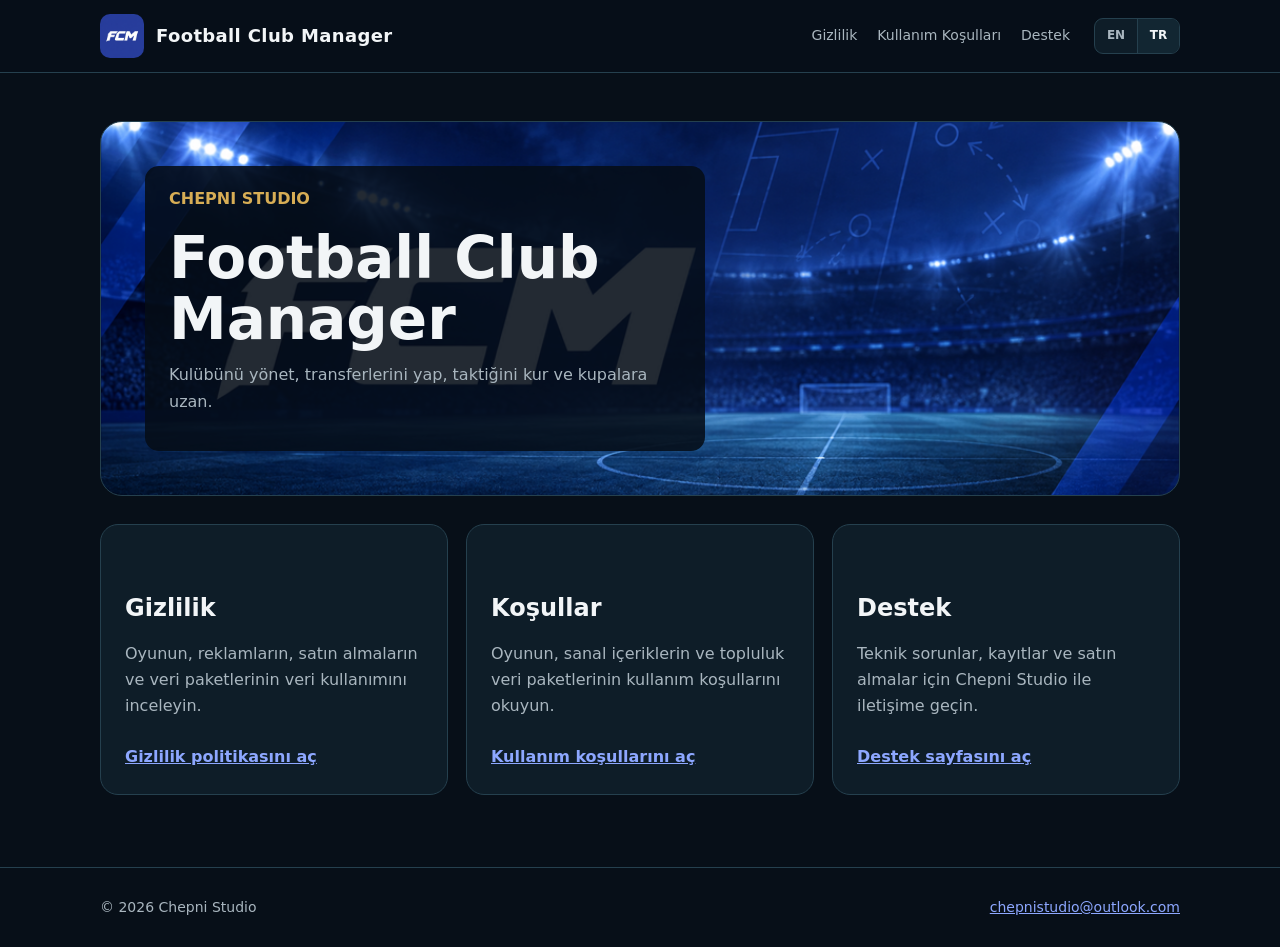
==== tr/index.html @ 84b6ed19 "Publish bilingual English and Turkish legal site" ====
<!doctype html>
<html lang="tr">
<head>
  <meta charset="utf-8">
  <meta name="viewport" content="width=device-width, initial-scale=1">
  <meta name="description" content="Football Club Manager resmi destek ve yasal bilgiler sayfası.">
  <title>Football Club Manager | Chepni Studio</title>
  <link rel="icon" href="../assets/store-icon.png">
  <link rel="stylesheet" href="../styles.css">
</head>
<body>
  <header class="topbar">
    <div class="topbar-inner">
      <a class="brand" href="index.html"><img src="../assets/store-icon.png" alt="FCM"><span>Football Club Manager</span></a>
      <div class="header-actions">
        <nav aria-label="Ana bağlantılar"><a href="privacy.html">Gizlilik</a><a href="terms.html">Kullanım Koşulları</a><a href="support.html">Destek</a></nav>
        <div class="language-switch" aria-label="Dil"><a href="../index.html" lang="en">EN</a><a href="index.html" aria-current="true">TR</a></div>
      </div>
    </div>
  </header>
  <main class="page">
    <section class="hero">
      <div class="hero-copy">
        <p class="eyebrow">CHEPNI STUDIO</p>
        <h1>Football Club Manager</h1>
        <p class="muted">Kulübünü yönet, transferlerini yap, taktiğini kur ve kupalara uzan.</p>
      </div>
    </section>
    <section class="cards" aria-label="Bilgi sayfaları">
      <article class="card"><h2>Gizlilik</h2><p class="muted">Oyunun, reklamların, satın almaların ve veri paketlerinin veri kullanımını inceleyin.</p><a href="privacy.html">Gizlilik politikasını aç</a></article>
      <article class="card"><h2>Koşullar</h2><p class="muted">Oyunun, sanal içeriklerin ve topluluk veri paketlerinin kullanım koşullarını okuyun.</p><a href="terms.html">Kullanım koşullarını aç</a></article>
      <article class="card"><h2>Destek</h2><p class="muted">Teknik sorunlar, kayıtlar ve satın almalar için Chepni Studio ile iletişime geçin.</p><a href="support.html">Destek sayfasını aç</a></article>
    </section>
  </main>
  <footer><div class="footer-inner"><span>© 2026 Chepni Studio</span><a href="mailto:chepnistudio@outlook.com">chepnistudio@outlook.com</a></div></footer>
</body>
</html>
---- styles.css ----
:root {
  color-scheme: dark;
  --background: #070f18;
  --panel: #0e1d28;
  --panel-soft: #122632;
  --border: #25404e;
  --text: #f2f5f7;
  --muted: #a9b6bf;
  --accent: #4f74ff;
  --gold: #d7ad55;
}

* {
  box-sizing: border-box;
}

html {
  scroll-behavior: smooth;
}

body {
  margin: 0;
  background: var(--background);
  color: var(--text);
  font-family: Inter, system-ui, -apple-system, BlinkMacSystemFont, "Segoe UI", sans-serif;
  line-height: 1.65;
}

a {
  color: #8da7ff;
}

.topbar {
  position: sticky;
  top: 0;
  z-index: 2;
  border-bottom: 1px solid var(--border);
  background: rgba(7, 15, 24, 0.96);
}

.topbar-inner,
.page,
.footer-inner {
  width: min(1080px, calc(100% - 40px));
  margin: 0 auto;
}

.topbar-inner {
  min-height: 72px;
  display: flex;
  align-items: center;
  justify-content: space-between;
  gap: 24px;
}

.header-actions {
  display: flex;
  align-items: center;
  justify-content: flex-end;
  gap: 24px;
}

.brand {
  display: flex;
  align-items: center;
  gap: 12px;
  color: var(--text);
  text-decoration: none;
  font-size: 18px;
  font-weight: 800;
  letter-spacing: 0.02em;
}

.brand img {
  width: 44px;
  height: 44px;
  border-radius: 10px;
}

nav {
  display: flex;
  gap: 20px;
  font-size: 14px;
}

nav a {
  color: var(--muted);
  text-decoration: none;
}

nav a:hover,
nav a:focus {
  color: var(--text);
}

.language-switch {
  display: inline-flex;
  flex: 0 0 auto;
  overflow: hidden;
  border: 1px solid var(--border);
  border-radius: 9px;
  background: var(--panel);
}

.language-switch a {
  min-width: 42px;
  padding: 7px 10px;
  color: var(--muted);
  text-align: center;
  text-decoration: none;
  font-size: 12px;
  font-weight: 800;
}

.language-switch a + a {
  border-left: 1px solid var(--border);
}

.language-switch a[aria-current="true"] {
  background: var(--panel-soft);
  color: var(--text);
}

.page {
  padding: 48px 0 72px;
}

.hero {
  min-height: 360px;
  display: flex;
  align-items: flex-end;
  padding: 44px;
  border: 1px solid var(--border);
  border-radius: 22px;
  background: #0d1b2a url("assets/feature-graphic.png") center / cover no-repeat;
  overflow: hidden;
}

.hero-copy {
  max-width: 560px;
  padding: 20px 24px;
  border-radius: 14px;
  background: rgba(5, 13, 23, 0.88);
}

h1,
h2,
h3,
p {
  margin-top: 0;
}

h1 {
  margin-bottom: 12px;
  font-size: clamp(34px, 6vw, 58px);
  line-height: 1.05;
}

h2 {
  margin-top: 40px;
  margin-bottom: 12px;
  font-size: 24px;
}

h3 {
  margin-top: 28px;
  margin-bottom: 8px;
  font-size: 18px;
}

.eyebrow,
.updated {
  color: var(--gold);
  font-weight: 700;
}

.muted {
  color: var(--muted);
}

.cards {
  display: grid;
  grid-template-columns: repeat(3, 1fr);
  gap: 18px;
  margin-top: 28px;
}

.card,
.legal {
  border: 1px solid var(--border);
  border-radius: 18px;
  background: var(--panel);
}

.card {
  padding: 24px;
}

.card a {
  display: inline-block;
  margin-top: 8px;
  font-weight: 700;
}

.legal {
  padding: clamp(24px, 5vw, 56px);
}

.legal h1 {
  font-size: clamp(32px, 5vw, 48px);
}

.legal li {
  margin-bottom: 7px;
}

.callout {
  margin: 26px 0;
  padding: 18px 20px;
  border-left: 4px solid var(--accent);
  background: var(--panel-soft);
}

footer {
  border-top: 1px solid var(--border);
  color: var(--muted);
}

.footer-inner {
  display: flex;
  justify-content: space-between;
  gap: 20px;
  padding: 28px 0;
  font-size: 14px;
}

@media (max-width: 760px) {
  .topbar-inner {
    align-items: stretch;
    flex-direction: column;
    padding: 14px 0;
  }

  .header-actions {
    align-items: center;
    flex-wrap: wrap;
    gap: 12px;
  }

  nav {
    flex-wrap: wrap;
    flex: 1 1 auto;
    gap: 12px;
  }

  .hero {
    min-height: 300px;
    padding: 18px;
  }

  .cards {
    grid-template-columns: 1fr;
  }

  .footer-inner {
    flex-direction: column;
  }
}
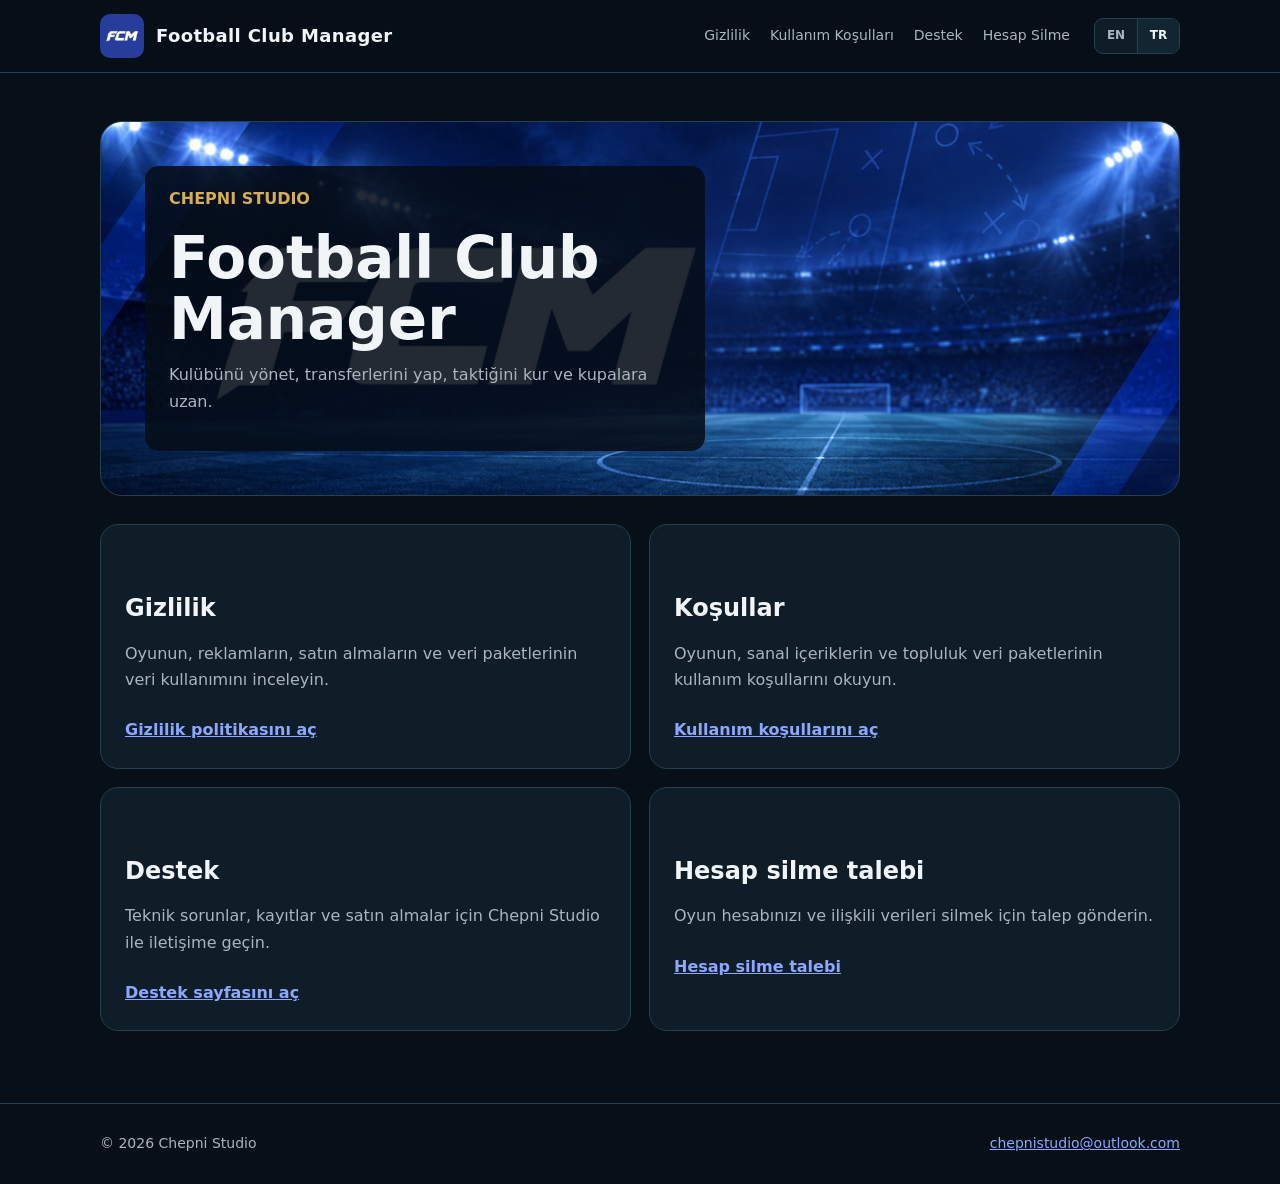
==== commit e5a060ff: "Publish Turkish account deletion and cloud wallet privacy pages" ====
--- a/tr/index.html
+++ b/tr/index.html
@@ -13,7 +13,7 @@
     <div class="topbar-inner">
       <a class="brand" href="index.html"><img src="../assets/store-icon.png" alt="FCM"><span>Football Club Manager</span></a>
       <div class="header-actions">
-        <nav aria-label="Ana bağlantılar"><a href="privacy.html">Gizlilik</a><a href="terms.html">Kullanım Koşulları</a><a href="support.html">Destek</a></nav>
+        <nav aria-label="Ana bağlantılar"><a href="privacy.html">Gizlilik</a><a href="terms.html">Kullanım Koşulları</a><a href="support.html">Destek</a><a href="account-deletion.html">Hesap Silme</a></nav>
         <div class="language-switch" aria-label="Dil"><a href="../index.html" lang="en">EN</a><a href="index.html" aria-current="true">TR</a></div>
       </div>
     </div>
@@ -30,7 +30,7 @@
       <article class="card"><h2>Gizlilik</h2><p class="muted">Oyunun, reklamların, satın almaların ve veri paketlerinin veri kullanımını inceleyin.</p><a href="privacy.html">Gizlilik politikasını aç</a></article>
       <article class="card"><h2>Koşullar</h2><p class="muted">Oyunun, sanal içeriklerin ve topluluk veri paketlerinin kullanım koşullarını okuyun.</p><a href="terms.html">Kullanım koşullarını aç</a></article>
       <article class="card"><h2>Destek</h2><p class="muted">Teknik sorunlar, kayıtlar ve satın almalar için Chepni Studio ile iletişime geçin.</p><a href="support.html">Destek sayfasını aç</a></article>
-    </section>
+    <article class="card"><h2>Hesap silme talebi</h2><p class="muted">Oyun hesabınızı ve ilişkili verileri silmek için talep gönderin.</p><a href="account-deletion.html">Hesap silme talebi</a></article></section>
   </main>
   <footer><div class="footer-inner"><span>© 2026 Chepni Studio</span><a href="mailto:chepnistudio@outlook.com">chepnistudio@outlook.com</a></div></footer>
 </body>
--- a/styles.css
+++ b/styles.css
@@ -180,7 +180,7 @@
 
 .cards {
   display: grid;
-  grid-template-columns: repeat(3, 1fr);
+  grid-template-columns: repeat(2, 1fr);
   gap: 18px;
   margin-top: 28px;
 }
@@ -221,6 +221,27 @@
   background: var(--panel-soft);
 }
 
+.loss-warning { border-color: var(--gold); color: #f5d69c; }
+.deletion-page { max-width: 960px; margin: 0 auto; }
+.request-fields { display: grid; grid-template-columns: 1fr 1fr; gap: 20px; }
+.request-fields label:last-child { grid-column: 1 / -1; }
+.deletion-page label { display: block; font-size: 14px; color: var(--muted); }
+.deletion-page input:not([type="checkbox"]), .deletion-page textarea {
+  display: block; width: 100%; margin-top: 8px; padding: 12px;
+  font: inherit; color: var(--text); background: var(--background);
+  border: 1px solid var(--border); border-radius: 8px;
+}
+.deletion-page textarea { resize: vertical; min-height: 170px; }
+.deletion-page .consent-row { display: flex; gap: 14px; align-items: flex-start; margin: 26px 0; padding: 18px; background: var(--panel-soft); border-radius: 10px; color: var(--text); }
+.consent-row input { width: 22px; height: 22px; flex: 0 0 auto; margin: 2px 0 0; accent-color: var(--accent); }
+.request-actions { display: flex; gap: 14px; flex-wrap: wrap; }
+.request-actions button { padding: 13px 20px; border: 1px solid var(--border); border-radius: 8px; background: var(--panel-soft); color: var(--text); font: inherit; font-weight: 700; cursor: pointer; }
+.request-actions button[type="submit"] { background: var(--accent); border-color: var(--accent); }
+.request-actions button:disabled { opacity: .45; cursor: default; }
+.deletion-page :focus-visible { outline: 2px solid var(--gold); outline-offset: 3px; }
+#request-status { min-height: 3em; color: var(--muted); font-size: 14px; }
+@media (max-width: 560px) { .request-fields { grid-template-columns: 1fr; } .request-actions button { width: 100%; } }
+
 footer {
   border-top: 1px solid var(--border);
   color: var(--muted);
